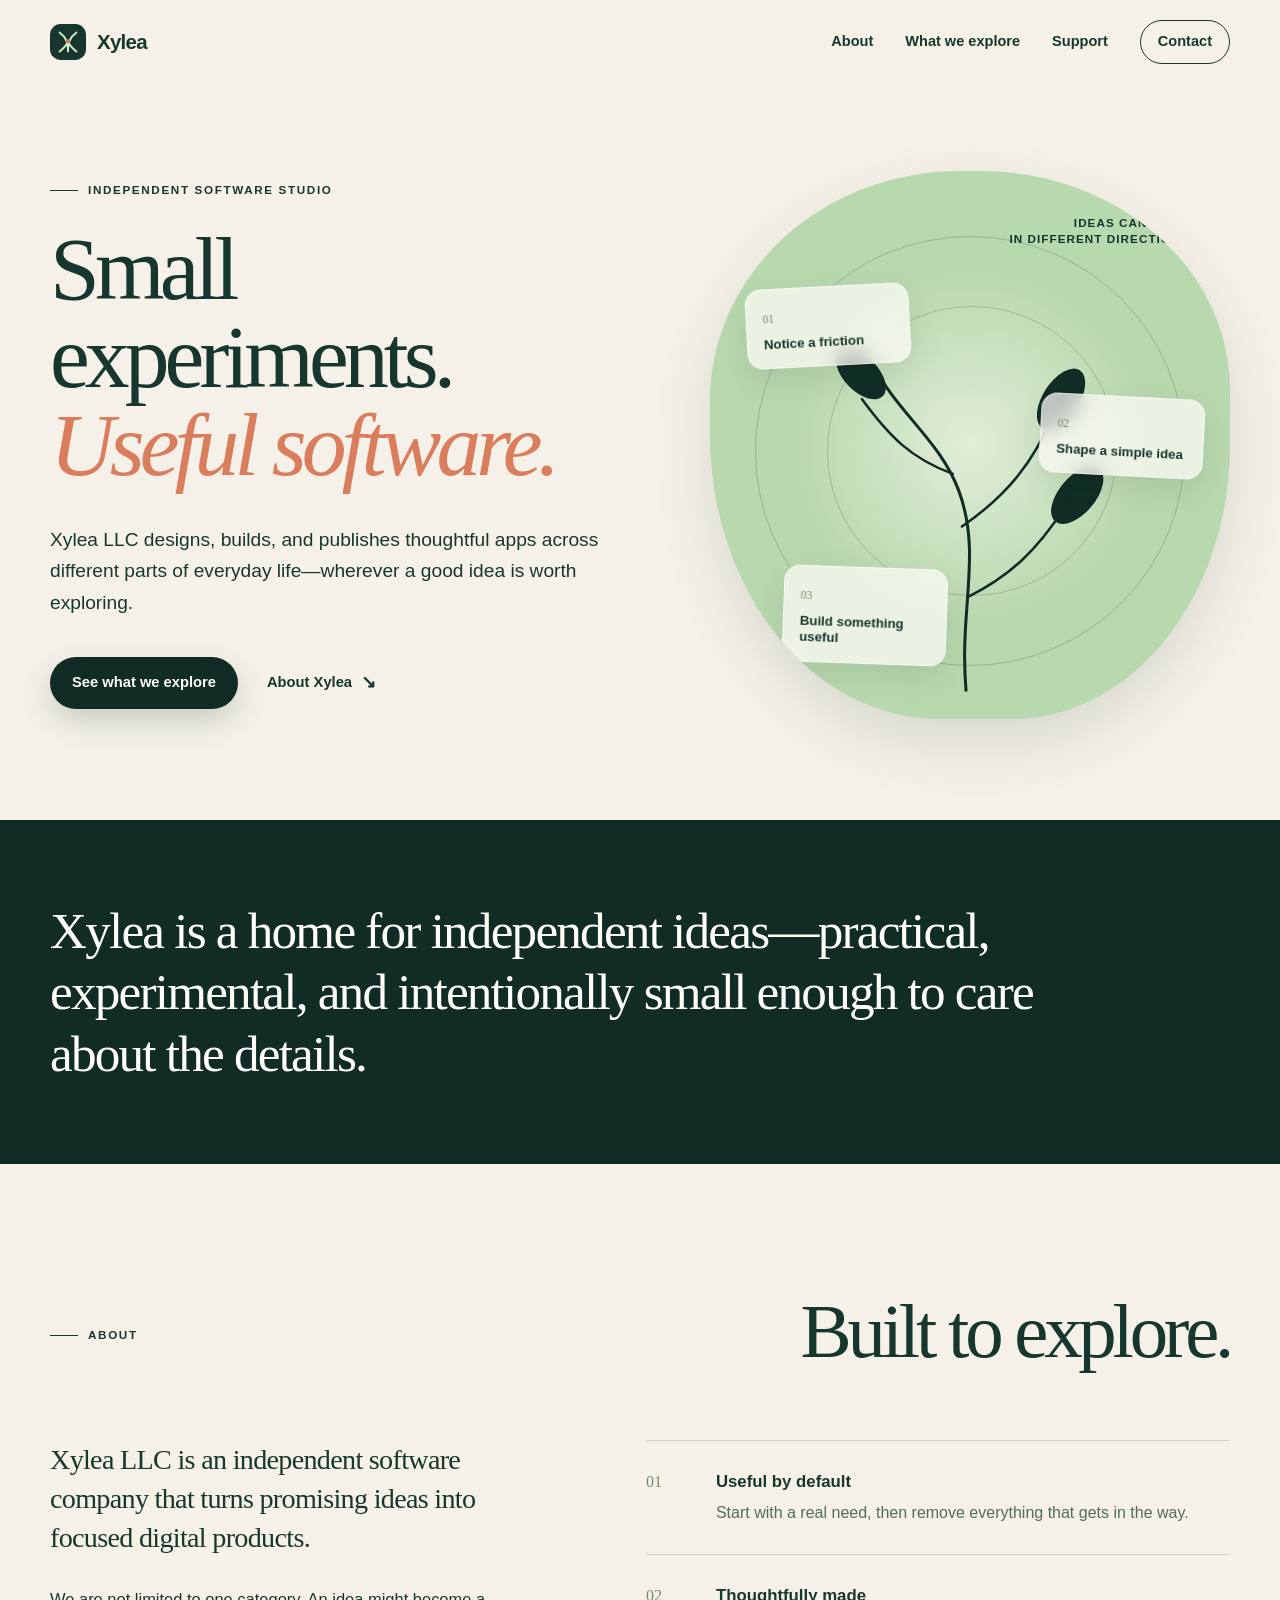
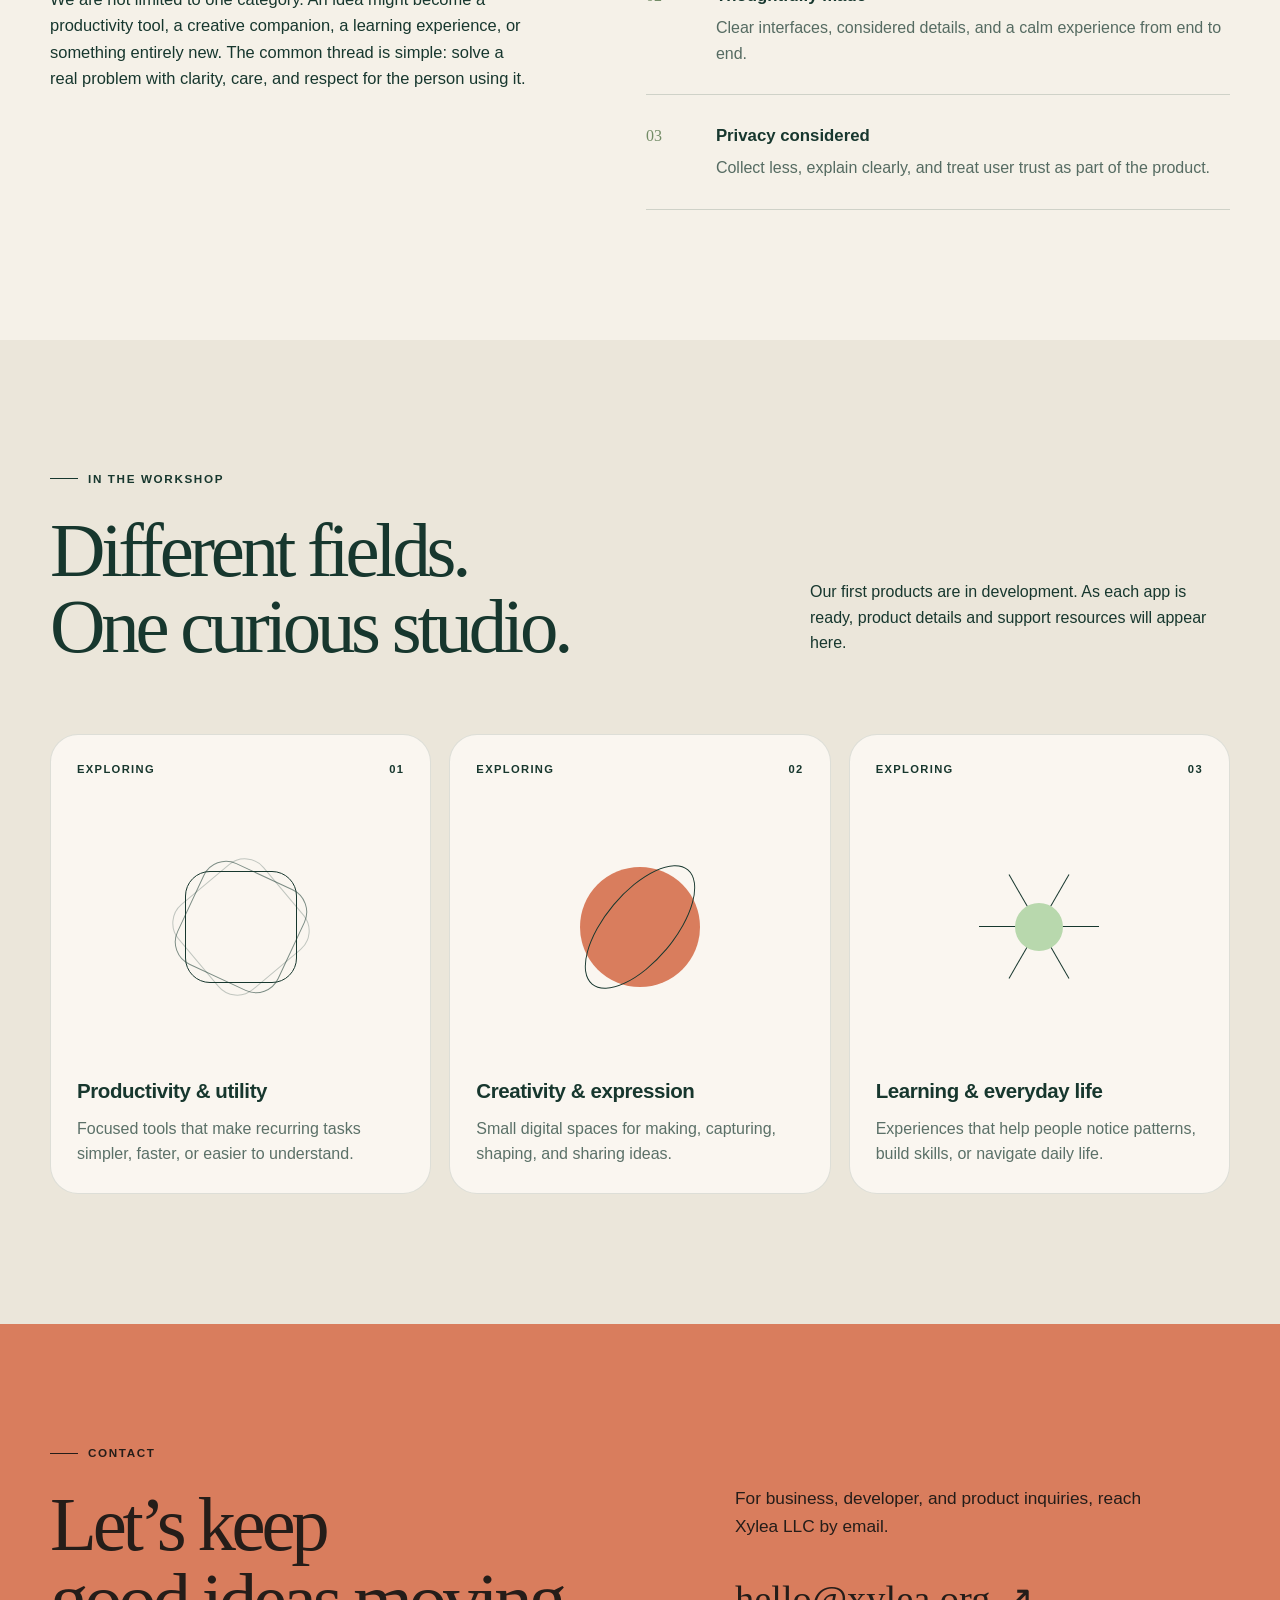
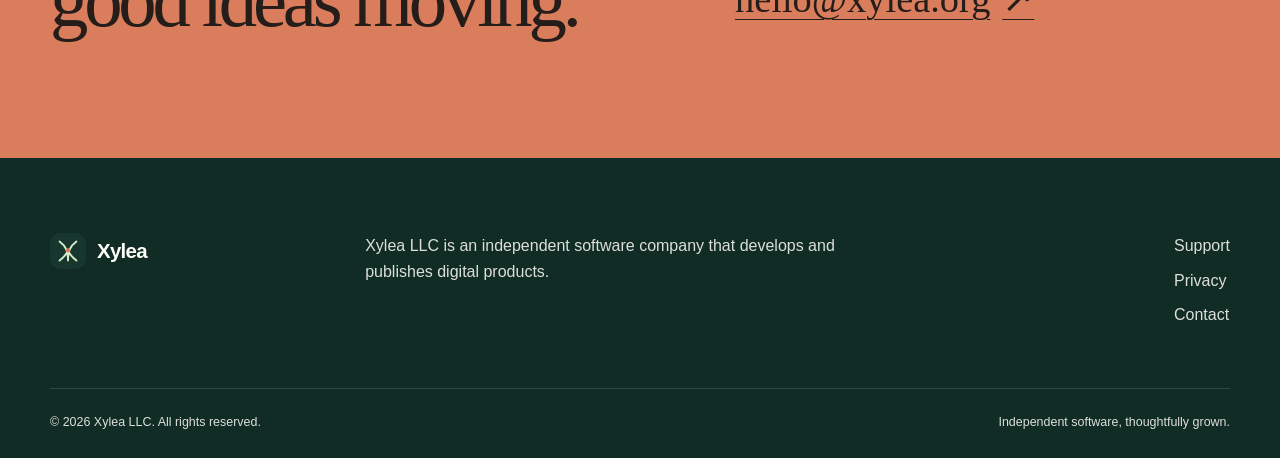
==== index.html @ 22792402 "Add initial Xylea website" ====
<!doctype html>
<html lang="en">
<head>
  <meta charset="utf-8">
  <meta name="viewport" content="width=device-width, initial-scale=1">
  <title>Xylea — Independent software studio</title>
  <meta name="description" content="Xylea LLC is an independent software studio creating thoughtful apps across productivity, creativity, learning, and everyday life.">
  <meta name="theme-color" content="#102c25">
  <meta property="og:type" content="website">
  <meta property="og:title" content="Xylea — Independent software studio">
  <meta property="og:description" content="Small experiments. Useful software.">
  <meta property="og:url" content="https://xylea.org/">
  <meta property="og:image" content="https://xylea.org/assets/og-image.svg">
  <link rel="canonical" href="https://xylea.org/">
  <link rel="icon" href="assets/favicon.svg" type="image/svg+xml">
  <link rel="stylesheet" href="assets/site.css">
  <script src="assets/site.js" defer></script>
</head>
<body>
  <a class="skip-link" href="#main">Skip to content</a>

  <header class="site-header" data-header>
    <div class="shell header-inner">
      <a class="brand" href="index.html" aria-label="Xylea home">
        <img src="assets/logo-mark.svg" alt="" width="36" height="36">
        <span>Xylea</span>
      </a>

      <button class="nav-toggle" type="button" aria-expanded="false" aria-controls="site-nav" data-nav-toggle>
        <span class="sr-only">Open navigation</span>
        <span></span><span></span>
      </button>

      <nav class="site-nav" id="site-nav" aria-label="Primary navigation" data-nav>
        <a href="#about">About</a>
        <a href="#work">What we explore</a>
        <a href="support.html">Support</a>
        <a class="nav-contact" href="mailto:hello@xylea.org">Contact</a>
      </nav>
    </div>
  </header>

  <main id="main">
    <section class="hero shell">
      <div class="hero-copy" data-reveal>
        <p class="eyebrow"><span></span> Independent software studio</p>
        <h1>Small experiments.<br><em>Useful software.</em></h1>
        <p class="hero-intro">Xylea LLC designs, builds, and publishes thoughtful apps across different parts of everyday life—wherever a good idea is worth exploring.</p>
        <div class="hero-actions">
          <a class="button button-primary" href="#work">See what we explore</a>
          <a class="button button-text" href="#about">About Xylea <span aria-hidden="true">↘</span></a>
        </div>
      </div>

      <div class="hero-visual" aria-hidden="true" data-reveal>
        <div class="orbit orbit-one"></div>
        <div class="orbit orbit-two"></div>
        <div class="seed-card seed-card-one">
          <span class="seed-icon">01</span>
          <p>Notice a friction</p>
        </div>
        <div class="seed-card seed-card-two">
          <span class="seed-icon">02</span>
          <p>Shape a simple idea</p>
        </div>
        <div class="seed-card seed-card-three">
          <span class="seed-icon">03</span>
          <p>Build something useful</p>
        </div>
        <svg class="growth-mark" viewBox="0 0 360 420" role="presentation">
          <path class="growth-stem" d="M181 387C174 306 197 253 174 190C155 139 112 112 88 63" />
          <path class="growth-stem growth-branch" d="M177 225C222 194 249 160 267 114" />
          <path class="growth-stem growth-branch" d="M168 173C127 158 105 136 78 99" />
          <path class="growth-stem growth-branch" d="M184 294C226 273 252 247 278 207" />
          <ellipse class="growth-leaf" cx="77" cy="74" rx="31" ry="17" transform="rotate(46 77 74)" />
          <ellipse class="growth-leaf" cx="275" cy="99" rx="34" ry="18" transform="rotate(-57 275 99)" />
          <ellipse class="growth-leaf" cx="291" cy="194" rx="34" ry="18" transform="rotate(-50 291 194)" />
        </svg>
        <div class="hero-note">Ideas can grow<br>in different directions.</div>
      </div>
    </section>

    <section class="statement" aria-label="Company statement">
      <div class="shell statement-inner" data-reveal>
        <p>Xylea is a home for independent ideas—practical, experimental, and intentionally small enough to care about the details.</p>
      </div>
    </section>

    <section class="section shell" id="about">
      <div class="section-heading" data-reveal>
        <p class="eyebrow"><span></span> About</p>
        <h2>Built to explore.</h2>
      </div>
      <div class="about-grid">
        <div class="about-copy" data-reveal>
          <p class="lead">Xylea LLC is an independent software company that turns promising ideas into focused digital products.</p>
          <p>We are not limited to one category. An idea might become a productivity tool, a creative companion, a learning experience, or something entirely new. The common thread is simple: solve a real problem with clarity, care, and respect for the person using it.</p>
        </div>
        <div class="principles" data-reveal>
          <article class="principle">
            <span>01</span>
            <div>
              <h3>Useful by default</h3>
              <p>Start with a real need, then remove everything that gets in the way.</p>
            </div>
          </article>
          <article class="principle">
            <span>02</span>
            <div>
              <h3>Thoughtfully made</h3>
              <p>Clear interfaces, considered details, and a calm experience from end to end.</p>
            </div>
          </article>
          <article class="principle">
            <span>03</span>
            <div>
              <h3>Privacy considered</h3>
              <p>Collect less, explain clearly, and treat user trust as part of the product.</p>
            </div>
          </article>
        </div>
      </div>
    </section>

    <section class="section work-section" id="work">
      <div class="shell">
        <div class="section-heading work-heading" data-reveal>
          <div>
            <p class="eyebrow"><span></span> In the workshop</p>
            <h2>Different fields.<br>One curious studio.</h2>
          </div>
          <p>Our first products are in development. As each app is ready, product details and support resources will appear here.</p>
        </div>

        <div class="explore-grid">
          <article class="explore-card" data-reveal>
            <div class="card-topline"><span>Exploring</span><span>01</span></div>
            <div class="card-symbol symbol-utility" aria-hidden="true"><span></span><span></span><span></span></div>
            <div>
              <h3>Productivity &amp; utility</h3>
              <p>Focused tools that make recurring tasks simpler, faster, or easier to understand.</p>
            </div>
          </article>

          <article class="explore-card" data-reveal>
            <div class="card-topline"><span>Exploring</span><span>02</span></div>
            <div class="card-symbol symbol-creative" aria-hidden="true"><span></span><span></span></div>
            <div>
              <h3>Creativity &amp; expression</h3>
              <p>Small digital spaces for making, capturing, shaping, and sharing ideas.</p>
            </div>
          </article>

          <article class="explore-card" data-reveal>
            <div class="card-topline"><span>Exploring</span><span>03</span></div>
            <div class="card-symbol symbol-learning" aria-hidden="true"><span></span><span></span><span></span></div>
            <div>
              <h3>Learning &amp; everyday life</h3>
              <p>Experiences that help people notice patterns, build skills, or navigate daily life.</p>
            </div>
          </article>
        </div>
      </div>
    </section>

    <section class="contact-section">
      <div class="shell contact-grid" data-reveal>
        <div>
          <p class="eyebrow light"><span></span> Contact</p>
          <h2>Let’s keep<br>good ideas moving.</h2>
        </div>
        <div class="contact-copy">
          <p>For business, developer, and product inquiries, reach Xylea LLC by email.</p>
          <a class="email-link" href="mailto:hello@xylea.org">hello@xylea.org <span aria-hidden="true">↗</span></a>
        </div>
      </div>
    </section>
  </main>

  <footer class="site-footer">
    <div class="shell footer-main">
      <a class="brand footer-brand" href="index.html" aria-label="Xylea home">
        <img src="assets/logo-mark.svg" alt="" width="32" height="32">
        <span>Xylea</span>
      </a>
      <p>Xylea LLC is an independent software company that develops and publishes digital products.</p>
      <nav aria-label="Footer navigation">
        <a href="support.html">Support</a>
        <a href="privacy.html">Privacy</a>
        <a href="mailto:hello@xylea.org">Contact</a>
      </nav>
    </div>
    <div class="shell footer-legal">
      <p>© <span data-year>2026</span> Xylea LLC. All rights reserved.</p>
      <p>Independent software, thoughtfully grown.</p>
    </div>
  </footer>
</body>
</html>
---- assets/site.css ----
:root {
  --ink: #17372e;
  --deep: #102c25;
  --deep-2: #0a211b;
  --paper: #f5f1e8;
  --paper-2: #ebe6da;
  --leaf: #b8d8ad;
  --leaf-bright: #d4edc9;
  --moss: #738c67;
  --clay: #d97d5d;
  --white: #fffdf8;
  --line: rgba(23, 55, 46, 0.17);
  --shadow: 0 24px 60px rgba(16, 44, 37, 0.12);
  --radius: 28px;
  --shell: min(1180px, calc(100vw - 48px));
}

* { box-sizing: border-box; }
html { scroll-behavior: smooth; }
body {
  margin: 0;
  color: var(--ink);
  background: var(--paper);
  font-family: Inter, ui-sans-serif, -apple-system, BlinkMacSystemFont, "Segoe UI", sans-serif;
  font-size: 16px;
  line-height: 1.6;
  -webkit-font-smoothing: antialiased;
}
body.nav-open { overflow: hidden; }
a { color: inherit; }
img, svg { display: block; max-width: 100%; }
button, input, textarea { font: inherit; }
.shell { width: var(--shell); margin-inline: auto; }
.sr-only {
  position: absolute; width: 1px; height: 1px; padding: 0; margin: -1px;
  overflow: hidden; clip: rect(0, 0, 0, 0); white-space: nowrap; border: 0;
}
.skip-link {
  position: fixed; z-index: 999; left: 16px; top: 12px; transform: translateY(-160%);
  background: var(--white); padding: 10px 16px; border-radius: 999px; text-decoration: none;
}
.skip-link:focus { transform: translateY(0); }

.site-header {
  position: fixed; inset: 0 0 auto; z-index: 100; height: 84px;
  display: flex; align-items: center; transition: background .25s ease, box-shadow .25s ease, height .25s ease;
}
.site-header.is-scrolled, .site-header.solid {
  height: 70px; background: rgba(245, 241, 232, .9); backdrop-filter: blur(18px);
  box-shadow: 0 1px 0 rgba(23,55,46,.1);
}
.header-inner { display: flex; align-items: center; justify-content: space-between; }
.brand {
  display: inline-flex; align-items: center; gap: 11px; text-decoration: none;
  font-weight: 720; letter-spacing: -.035em; font-size: 1.28rem;
}
.brand img { width: 36px; height: 36px; }
.site-nav { display: flex; align-items: center; gap: 32px; font-size: .91rem; font-weight: 620; }
.site-nav a { text-decoration: none; position: relative; }
.site-nav a:not(.nav-contact)::after {
  content: ""; position: absolute; left: 0; right: 100%; bottom: -5px; height: 1px;
  background: currentColor; transition: right .2s ease;
}
.site-nav a:hover::after, .site-nav a:focus-visible::after { right: 0; }
.nav-contact { border: 1px solid var(--ink); border-radius: 999px; padding: 9px 17px; transition: .2s ease; }
.nav-contact:hover { background: var(--ink); color: var(--white); }
.nav-toggle { display: none; border: 0; background: none; width: 44px; height: 44px; padding: 12px; }
.nav-toggle span:not(.sr-only) { display: block; height: 1.5px; background: var(--ink); margin: 6px 0; transition: .2s ease; }

.hero {
  min-height: 820px; padding: 170px 0 100px; display: grid; grid-template-columns: 1.03fr .97fr;
  align-items: center; gap: 42px;
}
.eyebrow {
  margin: 0 0 25px; display: flex; align-items: center; gap: 10px;
  text-transform: uppercase; letter-spacing: .14em; font-size: .73rem; font-weight: 760;
}
.eyebrow > span { display: block; width: 28px; height: 1px; background: currentColor; }
.hero h1, .section-heading h2, .contact-section h2, .legal-hero h1, .support-hero h1, .not-found h1 {
  margin: 0; font-family: Georgia, "Times New Roman", serif; font-weight: 400;
  letter-spacing: -.055em; line-height: .98;
}
.hero h1 { max-width: 740px; font-size: clamp(4rem, 7vw, 6.9rem); }
.hero h1 em { color: var(--clay); font-weight: 400; }
.hero-intro { max-width: 630px; margin: 35px 0 0; font-size: clamp(1.08rem, 1.5vw, 1.3rem); line-height: 1.65; }
.hero-actions { display: flex; align-items: center; gap: 25px; margin-top: 38px; }
.button {
  display: inline-flex; align-items: center; justify-content: center; gap: 9px;
  min-height: 52px; padding: 0 22px; border-radius: 999px; text-decoration: none; font-weight: 700;
  font-size: .92rem; transition: transform .2s ease, background .2s ease, color .2s ease;
}
.button:hover { transform: translateY(-2px); }
.button-primary { background: var(--deep); color: var(--white); box-shadow: 0 12px 30px rgba(16,44,37,.18); }
.button-primary:hover { background: var(--deep-2); }
.button-text { padding-inline: 4px; min-height: auto; border-radius: 0; }
.button-text span { font-size: 1.1rem; }

.hero-visual {
  position: relative; width: min(100%, 520px); aspect-ratio: .95; margin-left: auto;
  border-radius: 48% 48% 42% 44% / 42% 40% 50% 52%; background: var(--leaf);
  overflow: hidden; isolation: isolate; box-shadow: var(--shadow);
}
.hero-visual::before {
  content: ""; position: absolute; inset: 14%; border-radius: 50%; z-index: -1;
  background: radial-gradient(circle, rgba(255,253,248,.58), rgba(255,253,248,0) 66%);
}
.orbit { position: absolute; border: 1px solid rgba(23,55,46,.21); border-radius: 50%; }
.orbit-one { width: 430px; height: 430px; left: 45px; top: 65px; }
.orbit-two { width: 290px; height: 290px; left: 117px; top: 135px; }
.growth-mark { position: absolute; width: 70%; left: 14%; bottom: -1%; }
.growth-stem { fill: none; stroke: var(--deep); stroke-width: 3; stroke-linecap: round; }
.growth-branch { stroke-width: 2.5; }
.growth-leaf { fill: var(--deep); }
.seed-card {
  position: absolute; z-index: 4; width: 164px; padding: 15px 16px; border: 1px solid rgba(255,255,255,.52);
  border-radius: 16px; background: rgba(255,253,248,.72); backdrop-filter: blur(10px); box-shadow: 0 12px 32px rgba(16,44,37,.1);
}
.seed-card p { margin: 6px 0 0; font-size: .83rem; line-height: 1.25; font-weight: 670; }
.seed-icon { font-family: Georgia, serif; font-size: .72rem; color: var(--moss); }
.seed-card-one { left: 7%; top: 21%; transform: rotate(-3deg); }
.seed-card-two { right: 5%; top: 41%; transform: rotate(3deg); }
.seed-card-three { left: 14%; bottom: 10%; transform: rotate(2deg); }
.hero-note {
  position: absolute; right: 7%; top: 8%; text-align: right; font-size: .73rem;
  font-weight: 700; line-height: 1.35; text-transform: uppercase; letter-spacing: .09em;
}

.statement { background: var(--deep); color: var(--white); }
.statement-inner { padding: 80px 0; }
.statement p {
  margin: 0; max-width: 1020px; font-family: Georgia, serif; font-size: clamp(2rem, 4vw, 4rem);
  line-height: 1.2; letter-spacing: -.035em;
}

.section { padding-block: 130px; }
.section-heading { display: flex; align-items: flex-end; justify-content: space-between; gap: 40px; margin-bottom: 70px; }
.section-heading h2, .contact-section h2 { font-size: clamp(3rem, 6vw, 5.4rem); }
.about-grid { display: grid; grid-template-columns: .9fr 1.1fr; gap: 10%; }
.about-copy .lead { margin-top: 0; font-size: clamp(1.45rem, 2.2vw, 2.05rem); font-family: Georgia, serif; line-height: 1.4; letter-spacing: -.025em; }
.about-copy p:last-child { margin-top: 28px; max-width: 590px; font-size: 1.03rem; }
.principles { border-top: 1px solid var(--line); }
.principle { display: grid; grid-template-columns: 48px 1fr; gap: 22px; padding: 28px 0; border-bottom: 1px solid var(--line); }
.principle > span { font-family: Georgia, serif; color: var(--moss); }
.principle h3 { margin: 0 0 5px; font-size: 1.05rem; }
.principle p { margin: 0; color: rgba(23,55,46,.72); }

.work-section { background: var(--paper-2); }
.work-heading { align-items: end; }
.work-heading > p { max-width: 420px; margin: 0 0 8px; }
.explore-grid { display: grid; grid-template-columns: repeat(3, 1fr); gap: 18px; }
.explore-card {
  min-height: 460px; padding: 26px; display: flex; flex-direction: column; justify-content: space-between;
  border: 1px solid rgba(23,55,46,.12); border-radius: var(--radius); background: rgba(255,253,248,.72);
  transition: transform .25s ease, box-shadow .25s ease, background .25s ease;
}
.explore-card:hover { transform: translateY(-7px); background: var(--white); box-shadow: var(--shadow); }
.card-topline { display: flex; justify-content: space-between; font-size: .7rem; text-transform: uppercase; letter-spacing: .12em; font-weight: 750; }
.explore-card h3 { margin: 0 0 8px; font-size: 1.28rem; letter-spacing: -.02em; }
.explore-card p { margin: 0; color: rgba(23,55,46,.7); }
.card-symbol { height: 170px; display: grid; place-items: center; position: relative; }
.symbol-utility span { position: absolute; width: 112px; height: 112px; border: 1.5px solid var(--ink); border-radius: 25px; }
.symbol-utility span:nth-child(2) { transform: rotate(25deg); opacity: .55; }
.symbol-utility span:nth-child(3) { transform: rotate(50deg); opacity: .25; }
.symbol-creative span:first-child { width: 120px; height: 120px; border-radius: 50%; background: var(--clay); }
.symbol-creative span:last-child { position: absolute; width: 70px; height: 150px; border-radius: 50%; border: 1.5px solid var(--ink); transform: rotate(40deg); }
.symbol-learning span { position: absolute; width: 120px; height: 1px; background: var(--ink); transform-origin: center; }
.symbol-learning span:first-child { transform: rotate(0deg); }
.symbol-learning span:nth-child(2) { transform: rotate(60deg); }
.symbol-learning span:nth-child(3) { transform: rotate(120deg); }
.symbol-learning::after { content: ""; width: 48px; height: 48px; border-radius: 50%; background: var(--leaf); z-index: 2; }

.contact-section { padding: 120px 0; background: var(--clay); color: #251d19; }
.contact-grid { display: grid; grid-template-columns: 1.1fr .9fr; align-items: end; gap: 80px; }
.contact-copy { padding-bottom: 8px; }
.contact-copy p { max-width: 440px; margin: 0 0 28px; font-size: 1.08rem; }
.email-link { display: inline-flex; gap: 12px; align-items: center; font-family: Georgia, serif; font-size: clamp(1.6rem, 3vw, 2.5rem); text-decoration-thickness: 1px; text-underline-offset: 7px; }

.site-footer { background: var(--deep); color: rgba(255,253,248,.86); }
.footer-main { padding: 75px 0 60px; display: grid; grid-template-columns: .65fr 1.35fr .7fr; gap: 60px; align-items: start; }
.footer-brand { color: var(--white); }
.footer-main > p { margin: 0; max-width: 500px; }
.footer-main nav { display: grid; gap: 9px; justify-content: end; }
.footer-main nav a, .footer-legal nav a { text-decoration: none; }
.footer-main nav a:hover, .footer-legal nav a:hover { text-decoration: underline; text-underline-offset: 4px; }
.footer-legal { min-height: 70px; padding: 20px 0; display: flex; justify-content: space-between; gap: 25px; align-items: center; border-top: 1px solid rgba(255,255,255,.12); font-size: .78rem; }
.footer-legal p { margin: 0; }
.footer-legal nav { display: flex; gap: 24px; }
.compact-footer { margin-top: 90px; }

.legal-page, .support-page { background: var(--white); }
.legal-main { padding-top: 165px; max-width: 1000px; }
.legal-hero { padding-bottom: 62px; border-bottom: 1px solid var(--line); }
.legal-hero h1, .support-hero h1 { font-size: clamp(3.6rem, 7vw, 6.5rem); }
.legal-hero > p:last-child { color: rgba(23,55,46,.62); margin: 25px 0 0; }
.legal-content { max-width: 760px; margin: 0 auto; padding: 70px 0 20px; }
.legal-content section { margin-bottom: 46px; }
.legal-content h2 { margin: 0 0 12px; font-size: 1.22rem; letter-spacing: -.015em; }
.legal-content p { margin: 0 0 14px; color: rgba(23,55,46,.78); }
.legal-content a, .support-contact a { text-underline-offset: 4px; }

.support-main { padding-top: 165px; }
.support-hero { padding-bottom: 95px; }
.support-hero > p:not(.eyebrow) { max-width: 680px; margin: 30px 0 36px; font-size: 1.22rem; }
.support-grid { display: grid; grid-template-columns: repeat(3, 1fr); gap: 18px; }
.support-grid article { padding: 34px; min-height: 300px; background: var(--paper); border-radius: 24px; }
.support-grid article > span { display: block; margin-bottom: 80px; font-family: Georgia, serif; color: var(--moss); }
.support-grid h2 { font-size: 1.2rem; margin: 0 0 10px; }
.support-grid p { margin: 0; color: rgba(23,55,46,.72); }
.support-contact { margin-top: 100px; padding: 70px 0; border-top: 1px solid var(--line); display: grid; grid-template-columns: 1fr 1fr; gap: 60px; align-items: end; }
.support-contact h2 { margin: 0; font-family: Georgia, serif; font-weight: 400; font-size: clamp(2.5rem, 5vw, 4.5rem); letter-spacing: -.045em; line-height: 1; }
.support-contact > p { margin: 0 0 5px; font-size: 1.08rem; }

.not-found-page { min-height: 100vh; background: var(--leaf); }
.not-found { min-height: 100vh; padding: 45px 0 80px; display: flex; flex-direction: column; justify-content: space-between; }
.not-found h1 { font-size: clamp(3.8rem, 8vw, 7.5rem); }
.not-found div > p:not(.eyebrow) { margin: 28px 0 35px; font-size: 1.1rem; }

[data-reveal] { opacity: 0; transform: translateY(22px); transition: opacity .75s ease, transform .75s cubic-bezier(.2,.7,.2,1); }
[data-reveal].is-visible { opacity: 1; transform: none; }

@media (max-width: 900px) {
  :root { --shell: min(100% - 32px, 720px); }
  .site-header { height: 72px; }
  .nav-toggle { display: block; position: relative; z-index: 2; cursor: pointer; }
  .nav-toggle[aria-expanded="true"] span:nth-child(2) { transform: translateY(3.8px) rotate(45deg); }
  .nav-toggle[aria-expanded="true"] span:nth-child(3) { transform: translateY(-3.8px) rotate(-45deg); }
  .site-nav {
    position: fixed; inset: 0; padding: 115px 24px 35px; background: var(--paper);
    flex-direction: column; align-items: flex-start; gap: 18px; font-size: 1.9rem;
    transform: translateY(-105%); transition: transform .35s cubic-bezier(.2,.7,.2,1);
  }
  .site-nav.is-open { transform: translateY(0); }
  .nav-contact { margin-top: 10px; font-size: 1rem; }
  .hero { min-height: auto; grid-template-columns: 1fr; padding: 140px 0 85px; gap: 70px; }
  .hero-copy { position: relative; z-index: 2; }
  .hero-visual { width: min(100%, 560px); margin: 0 auto; }
  .statement-inner { padding: 65px 0; }
  .section { padding-block: 95px; }
  .section-heading { display: block; margin-bottom: 50px; }
  .about-grid, .contact-grid, .footer-main, .support-contact { grid-template-columns: 1fr; gap: 55px; }
  .explore-grid, .support-grid { grid-template-columns: 1fr; }
  .explore-card { min-height: 390px; }
  .work-heading > p { margin-top: 28px; }
  .footer-main nav { justify-content: start; }
  .footer-main { gap: 30px; }
  .support-grid article { min-height: 250px; }
  .support-grid article > span { margin-bottom: 55px; }
}

@media (max-width: 560px) {
  :root { --shell: calc(100% - 30px); }
  .hero { padding-top: 125px; }
  .hero h1 { font-size: clamp(3.45rem, 17vw, 5.2rem); }
  .hero-actions { align-items: flex-start; flex-direction: column; gap: 18px; }
  .hero-visual { border-radius: 34px; aspect-ratio: .9; }
  .seed-card { width: 142px; padding: 12px; }
  .seed-card-two { right: 2%; }
  .seed-card-three { left: 5%; }
  .hero-note { display: none; }
  .section-heading h2, .contact-section h2 { font-size: 3.4rem; }
  .section { padding-block: 78px; }
  .statement-inner { padding: 55px 0; }
  .contact-section { padding: 80px 0; }
  .email-link { font-size: 1.45rem; }
  .footer-main { padding-top: 58px; }
  .footer-legal { align-items: flex-start; flex-direction: column; }
  .legal-main, .support-main { padding-top: 125px; }
  .legal-content { padding-top: 52px; }
  .support-hero { padding-bottom: 70px; }
}

@media (prefers-reduced-motion: reduce) {
  html { scroll-behavior: auto; }
  *, *::before, *::after { animation-duration: .01ms !important; transition-duration: .01ms !important; }
  [data-reveal] { opacity: 1; transform: none; }
}
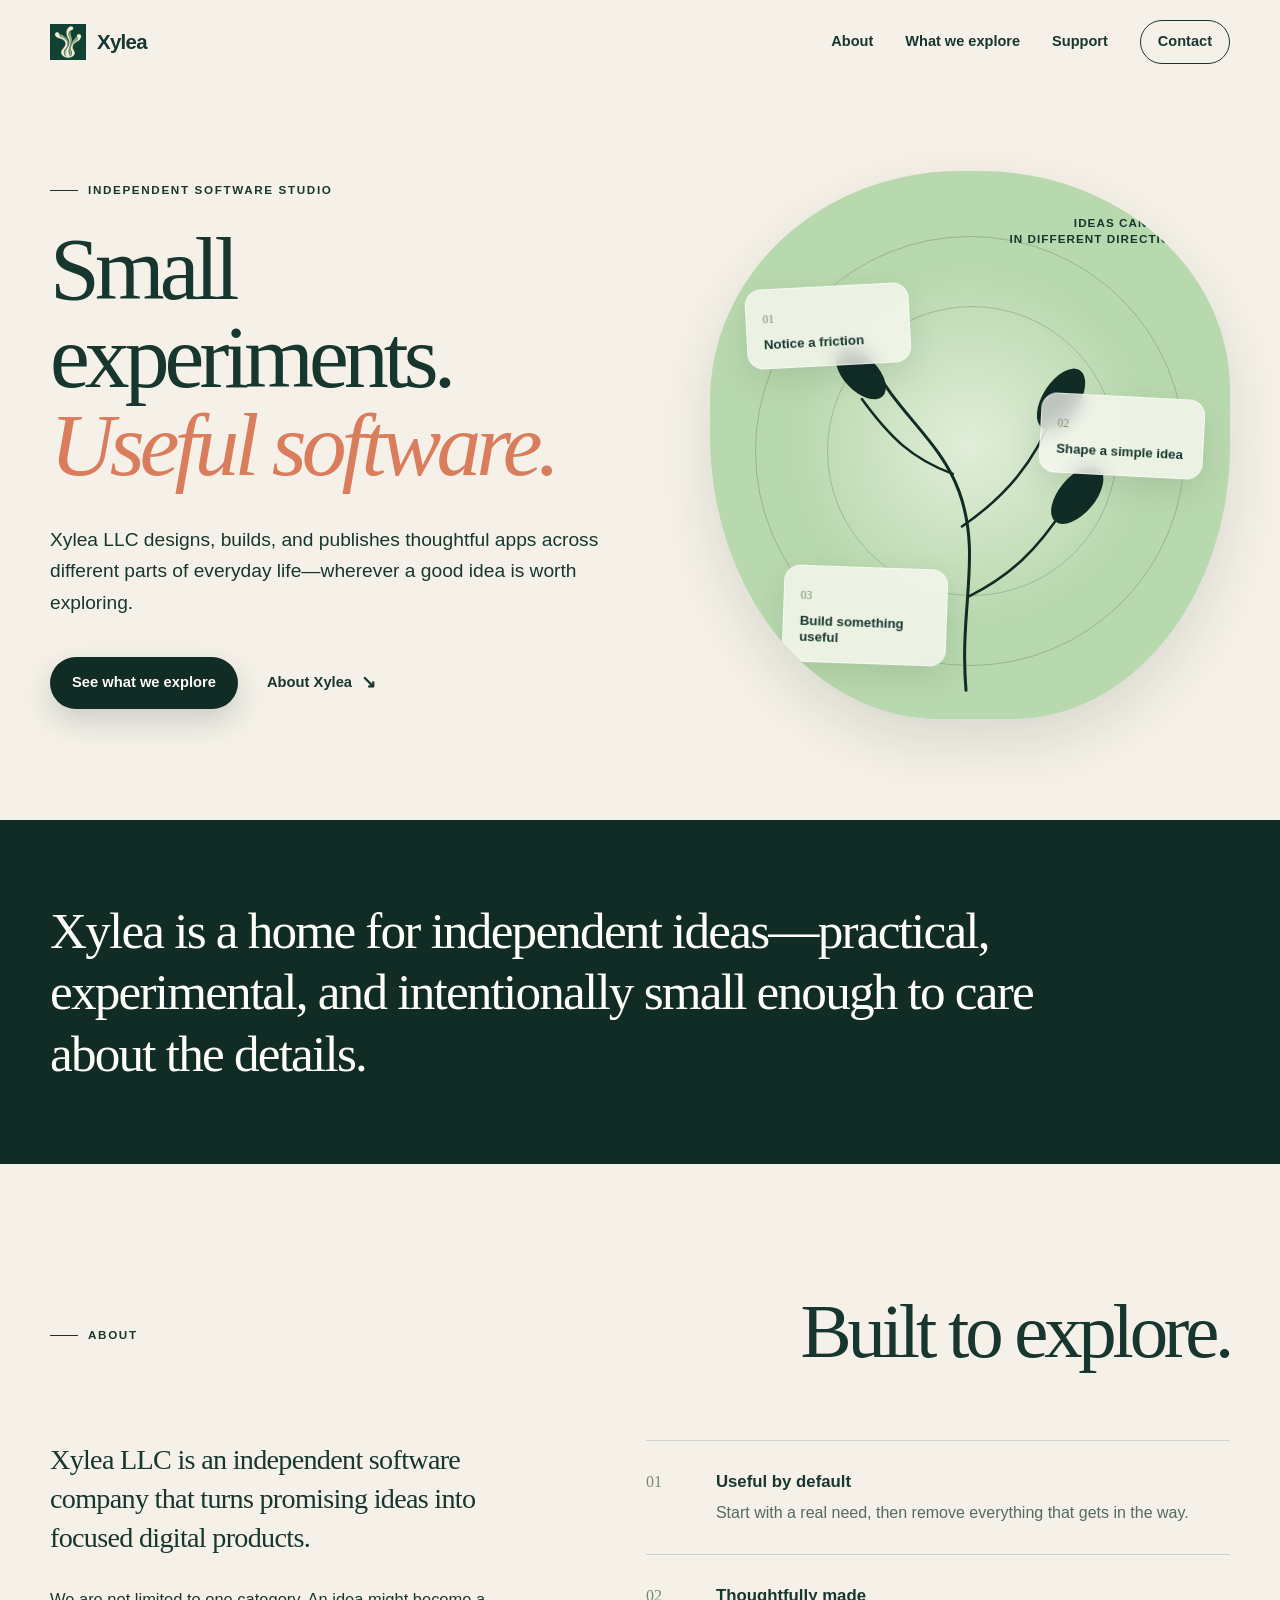
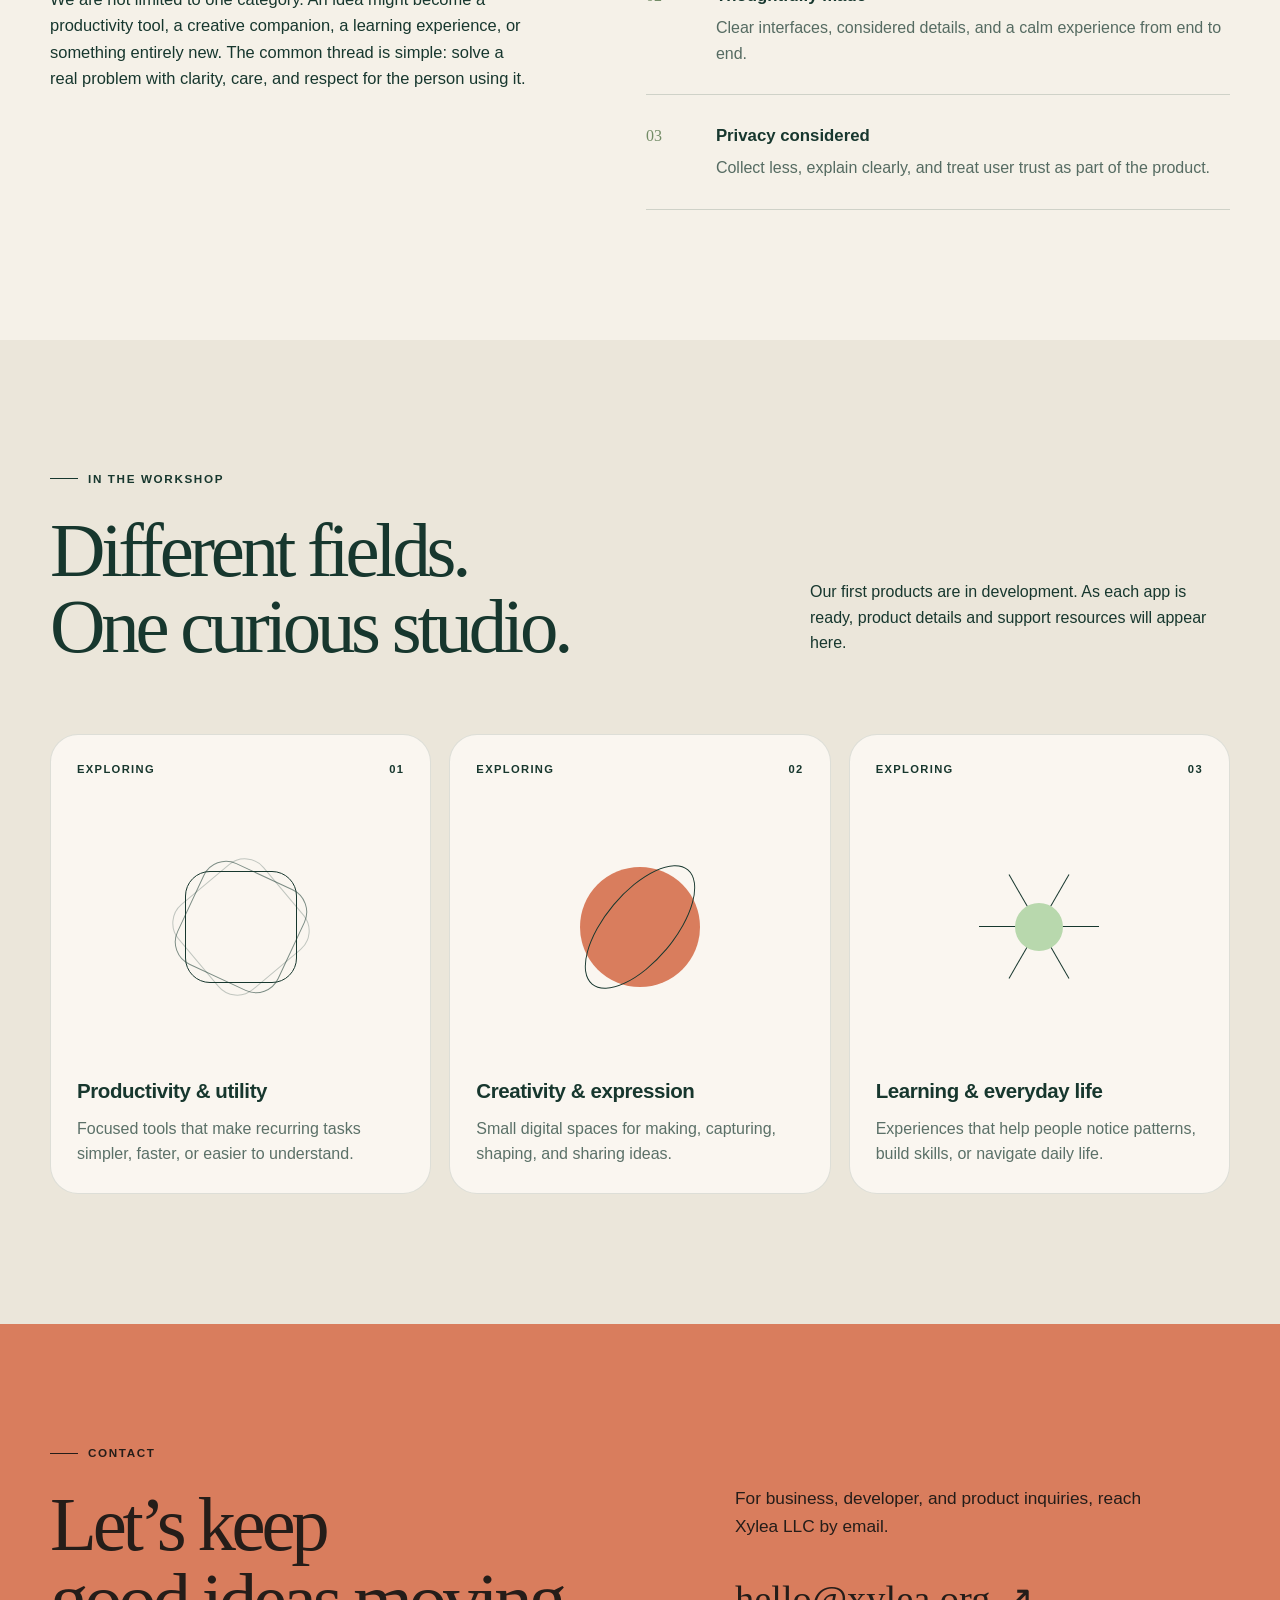
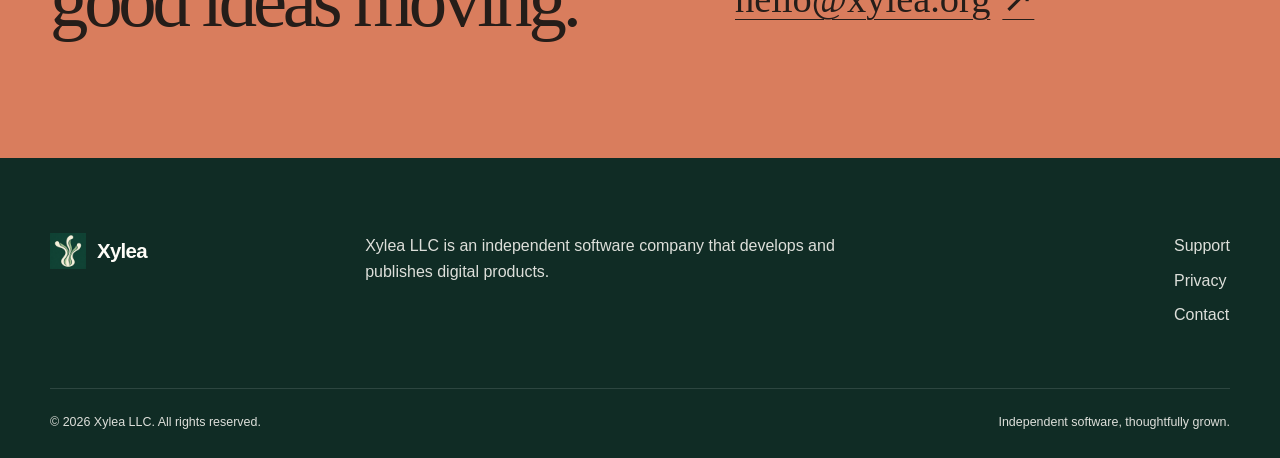
==== commit 5e3a4170: "Replace site logo with approved Xylea mark" ====
--- a/index.html
+++ b/index.html
@@ -22,7 +22,7 @@
   <header class="site-header" data-header>
     <div class="shell header-inner">
       <a class="brand" href="index.html" aria-label="Xylea home">
-        <img src="assets/logo-mark.svg" alt="" width="36" height="36">
+        <img src="assets/logo-mark.png" alt="" width="36" height="36">
         <span>Xylea</span>
       </a>
 
@@ -180,7 +180,7 @@
   <footer class="site-footer">
     <div class="shell footer-main">
       <a class="brand footer-brand" href="index.html" aria-label="Xylea home">
-        <img src="assets/logo-mark.svg" alt="" width="32" height="32">
+        <img src="assets/logo-mark.png" alt="" width="32" height="32">
         <span>Xylea</span>
       </a>
       <p>Xylea LLC is an independent software company that develops and publishes digital products.</p>
